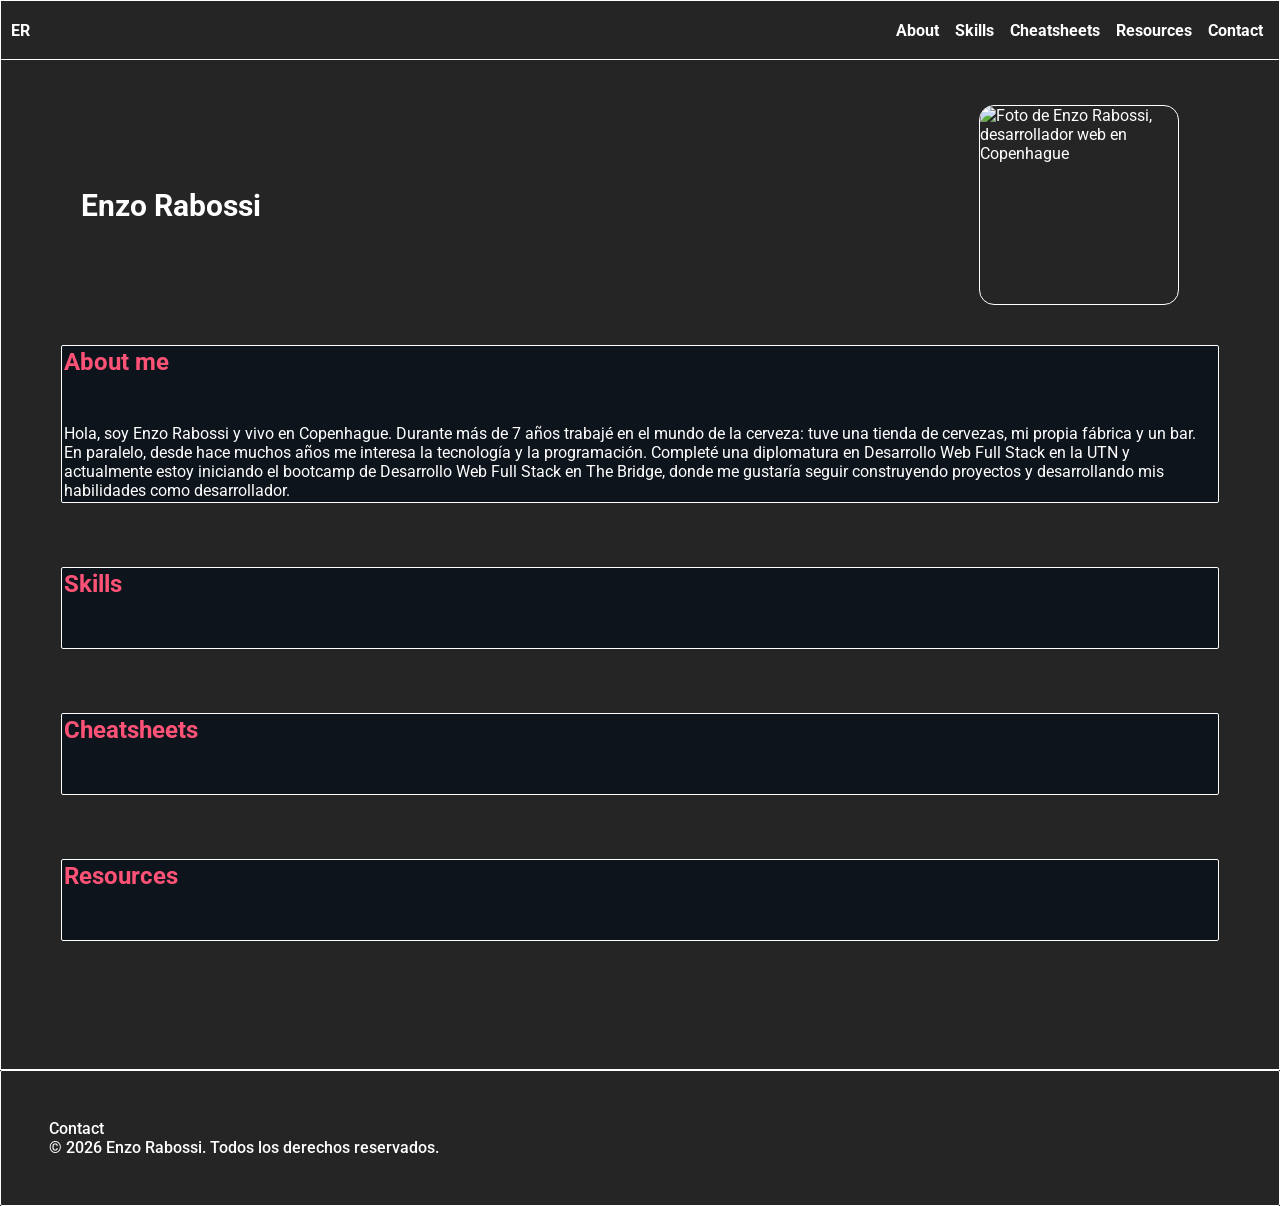
==== index.html @ c0f51449 "Inicio de proyecto Sprint 3" ====
<!DOCTYPE html>
<html lang="en">
  <head>
    <title>Enzo Rabossi</title>
    <meta charset="UTF-8" />
    <meta name="viewport" content="width=device-width" />
    <meta
      name="description"
      content="Portfolio de Enzo Rabossi: desarrollador web Full Stack"
    />
    <link rel="stylesheet" href="/css/reset.css" />
    <link rel="stylesheet" href="/css/styles.css" />
    <script type="module" src="script.js"></script>
  </head>
  <body>
    <header class="site-header">
      <nav class="navbar" aria-label="Main navigation">
        <a href="index.html" class="logo"><strong>ER</strong></a>
        <ul class="nav-list">
          <li><a href="#" class="nav-link">About</a></li>
          <li><a href="#" class="nav-link">Skills</a></li>
          <li><a href="#" class="nav-link">Cheatsheets</a></li>
          <li><a href="#" class="nav-link">Resources</a></li>
          <li><a href="contacto.html" class="nav-link">Contact</a></li>
        </ul>
      </nav>
    </header>

    <main class="main-content">
      <section class="hero-section">
        <h1 class="hero-title">Enzo Rabossi</h1>
        <div class="hero-img">
          <img
            src="https://res.cloudinary.com/dataimagesenzo/image/upload/v1773339583/WhatsApp_Image_2026-03-12_at_19.18.39_jqfmzq.jpg"
            alt="Foto de Enzo Rabossi, desarrollador web en Copenhague"
            width="300px"
          />
        </div>
      </section>

      <section class="about-section">
        <article class="about-article">
          <h2 class="section-title">About me</h2>
          <p class="section-text">
            Hola, soy Enzo Rabossi y vivo en Copenhague. Durante más de 7 años
            trabajé en el mundo de la cerveza: tuve una tienda de cervezas, mi
            propia fábrica y un bar. En paralelo, desde hace muchos años me
            interesa la tecnología y la programación. Completé una diplomatura
            en Desarrollo Web Full Stack en la UTN y actualmente estoy iniciando
            el bootcamp de Desarrollo Web Full Stack en The Bridge, donde me
            gustaría seguir construyendo proyectos y desarrollando mis
            habilidades como desarrollador.
          </p>
        </article>
      </section>

      <section class="skills-section">
        <h2 class="section-title">Skills</h2>
      </section>

      <section class="cheatsheets-section">
        <h2 class="section-title">Cheatsheets</h2>
      </section>

      <section class="resources-section">
        <h2 class="section-title">Resources</h2>
      </section>
    </main>

    <footer class="site-footer">
      <p class="footer-contact">
        <a href="contacto.html" class="footer-link">Contact</a>
      </p>
      <p class="footer-text">
        © 2026 Enzo Rabossi. Todos los derechos reservados.
      </p>
    </footer>
  </body>
</html>
---- css/styles.css ----
@import url('https://fonts.googleapis.com/css2?family=DM+Sans:ital,opsz,wght@0,9..40,100..1000;1,9..40,100..1000&family=Roboto:ital,wght@0,100..900;1,100..900&display=swap');

:root {
  /* Colores */
  --color-bg: #0e141b; /* bg principal */
  --color-bg-offset: #252526; /* bg sections, cards, hero, navbar o footer */
  --color-text: #ffffff; /* Texto principal (p o descripciones) */
  --color-text-offset: ##818a91; /* Texto secundario (metadata, placeholders, detalles menos importantes) */
  --color-border: #2d2d2d; /* Bordes de cards, inputs, separadores */
  --color-primary: #ff5277; /* Botones principales, títulos importantes, elementos que deben resaltar */
  --color-primary-offset: #ff2957; /* Hover o estado activo del primary */
  --color-secondary: #43a9a3; /* Detalles secundarios: subrayados, links, badges, highlights */

  /* Tipografia */
  --font-extralight: 300;
  --font-light: 400;
  --font-medium: 500;
  --font-bold: 700;
  --font-extrabold: 900;
}

body {
  color: var(--color-text);
  background-color: var(--color-bg);
  font-family: -apple-system, BlinkMacSystemFont, 'Segoe UI', Roboto, Oxygen,
    Ubuntu, Cantarell, 'Open Sans', 'Helvetica Neue', sans-serif;
  font-size: var(--font-light);
}

header {
  position: fixed;
  background-color: var(--color-bg-offset);
  width: 100%;
  height: 60px;
  border: 1px solid;
  border-radius: 2px;
}

nav {
  display: flex;
  justify-content: space-between;
  align-items: center;
  background-color: var(--color-bg-offset);
}

main {
  padding: 64px 60px;
  border: 1px solid;
  background-color: var(--color-bg-offset);
  gap: 10px;
}

.logo {
  font-size: 24pxb;
  display: flex;
  justify-content: center;
  align-items: center;
  padding: 10px;
  background-color: var(--color-bg-offset);
}

.logo:hover {
  color: var(--color-accent);
  transition: 0.5s ease;
}

.site-header {
  display: flex;
  background-color: var(--color-bg-offset);
}

.navbar {
  background-color: var(--color-bg-offset);
  display: flex;
  justify-content: space-between;
  align-items: center;
  width: 100%;
}

.nav-list {
  font-weight: var(--font-bold);
  color: var(--color-accent);
  display: flex;
  justify-content: space-between;
  align-items: center;
  gap: 16px;
  padding-right: 16px;
}

.nav-link {
  display: flex;
  justify-content: space-between;
  align-items: center;
}

.hero-section {
  display: flex;
  justify-content: space-between;
  align-items: center;
  margin: 20px 20px 20px 20px;
}

.hero-title {
  font-size: 30px;
}

.hero-img {
  display: flex;
  justify-content: center;
  align-items: center;
  border: 1px solid;
  border-radius: 15px;
  width: 200px;
  height: 200px;
  overflow: hidden;
  margin: 20px 20px 20px 20px;
}

.hero-img img {
  width: 100%;
  height: 100%;
  object-fit: cover;
  object-position: top;
}

.section-title {
  color: var(--color-primary);
  margin: 0 0 32px;
  padding: 0 0 16px;
}

.about-section {
  background-color: var(--color-bg);
  border: 1px solid;
  border-radius: 2px;
  padding: 2px;
  margin: 0 0 64px;
}

.skills-section {
  background-color: var(--color-bg);
  border: 1px solid;
  border-radius: 2px;
  padding: 2px;
  margin: 0 0 64px;
}

.cheatsheets-section {
  background-color: var(--color-bg);
  border: 1px solid;
  border-radius: 2px;
  padding: 2px;
  margin: 0 0 64px;
}

.resources-section {
  background-color: var(--color-bg);
  border: 1px solid;
  border-radius: 2px;
  padding: 2px;
  margin: 0 0 64px;
}

footer {
  background-color: var(--color-bg-offset);
  color: var(--color-text);
  font-weight: var(--font-medium);
  padding: 48px;
  border: 1px solid;
  border-radius: 2px;
}
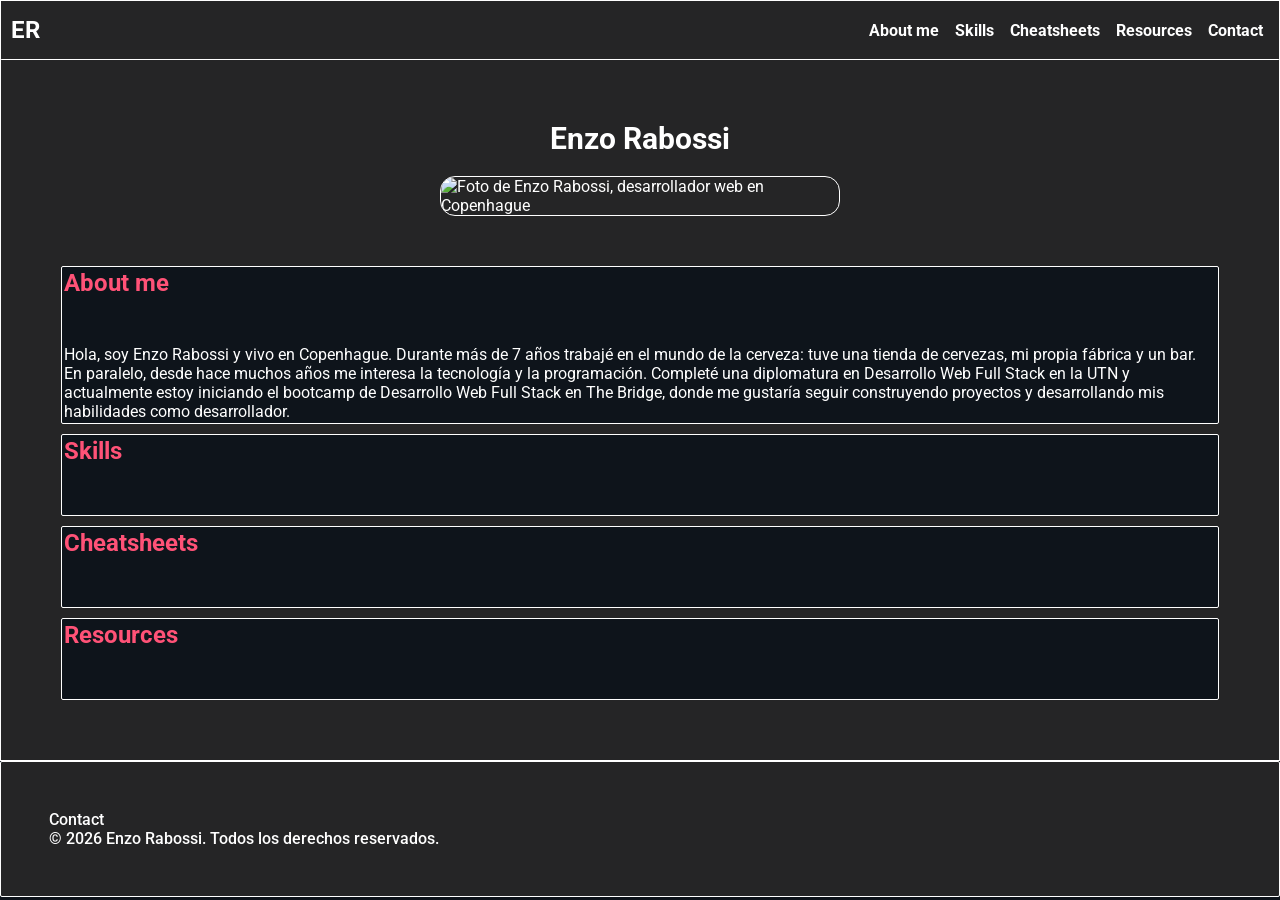
==== commit f52b4687: "CSS updated" ====
--- a/index.html
+++ b/index.html
@@ -14,10 +14,11 @@
   </head>
   <body>
     <header class="site-header">
+      <span class="hamburger">≡</span>
       <nav class="navbar" aria-label="Main navigation">
         <a href="index.html" class="logo"><strong>ER</strong></a>
         <ul class="nav-list">
-          <li><a href="#" class="nav-link">About</a></li>
+          <li><a href="aboutme.html" class="nav-link">About me</a></li>
           <li><a href="#" class="nav-link">Skills</a></li>
           <li><a href="#" class="nav-link">Cheatsheets</a></li>
           <li><a href="#" class="nav-link">Resources</a></li>
--- a/css/styles.css
+++ b/css/styles.css
@@ -5,7 +5,7 @@
   --color-bg: #0e141b; /* bg principal */
   --color-bg-offset: #252526; /* bg sections, cards, hero, navbar o footer */
   --color-text: #ffffff; /* Texto principal (p o descripciones) */
-  --color-text-offset: ##818a91; /* Texto secundario (metadata, placeholders, detalles menos importantes) */
+  --color-text-offset: #818a91; /* Texto secundario (metadata, placeholders, detalles menos importantes) */
   --color-border: #2d2d2d; /* Bordes de cards, inputs, separadores */
   --color-primary: #ff5277; /* Botones principales, títulos importantes, elementos que deben resaltar */
   --color-primary-offset: #ff2957; /* Hover o estado activo del primary */
@@ -20,11 +20,12 @@
 }
 
 body {
+  font-size: 16px;
+  font-weight: var(--font-light);
   color: var(--color-text);
   background-color: var(--color-bg);
   font-family: -apple-system, BlinkMacSystemFont, 'Segoe UI', Roboto, Oxygen,
     Ubuntu, Cantarell, 'Open Sans', 'Helvetica Neue', sans-serif;
-  font-size: var(--font-light);
 }
 
 header {
@@ -44,29 +45,38 @@
 }
 
 main {
-  padding: 64px 60px;
+  display: flex;
+  flex-direction: column;
+  padding: 100px 60px 60px;
   border: 1px solid;
   background-color: var(--color-bg-offset);
   gap: 10px;
 }
 
 .logo {
-  font-size: 24pxb;
+  font-size: 24px;
+  font-weight: var(--font-extrabold) ;
   display: flex;
   justify-content: center;
   align-items: center;
   padding: 10px;
   background-color: var(--color-bg-offset);
+    transition: 0.5s ease;
 }
 
 .logo:hover {
-  color: var(--color-accent);
+  color: var(--color-primary-offset);
   transition: 0.5s ease;
 }
 
 .site-header {
   display: flex;
   background-color: var(--color-bg-offset);
+}
+
+/* NAVBAR */
+.hamburger {
+  display: none;
 }
 
 .navbar {
@@ -93,10 +103,13 @@
   align-items: center;
 }
 
+/* HERO */
+
 .hero-section {
   display: flex;
   justify-content: space-between;
   align-items: center;
+  flex-direction: column;
   margin: 20px 20px 20px 20px;
 }
 
@@ -104,14 +117,19 @@
   font-size: 30px;
 }
 
+.hero-p {
+  font-size: 20px;
+  font-weight: var(--font-extralight);
+}
+
 .hero-img {
   display: flex;
   justify-content: center;
   align-items: center;
   border: 1px solid;
   border-radius: 15px;
-  width: 200px;
-  height: 200px;
+  width: 100%;
+  max-width: 400px;
   overflow: hidden;
   margin: 20px 20px 20px 20px;
 }
@@ -134,7 +152,7 @@
   border: 1px solid;
   border-radius: 2px;
   padding: 2px;
-  margin: 0 0 64px;
+  margin: 0;
 }
 
 .skills-section {
@@ -142,7 +160,7 @@
   border: 1px solid;
   border-radius: 2px;
   padding: 2px;
-  margin: 0 0 64px;
+  margin: 0;
 }
 
 .cheatsheets-section {
@@ -150,7 +168,7 @@
   border: 1px solid;
   border-radius: 2px;
   padding: 2px;
-  margin: 0 0 64px;
+  margin: 0;
 }
 
 .resources-section {
@@ -158,7 +176,57 @@
   border: 1px solid;
   border-radius: 2px;
   padding: 2px;
-  margin: 0 0 64px;
+  margin: 0;
+}
+
+/* FORM */
+.contact-section {
+  background-color: var(--color-bg);
+  border: 1px solid;
+  border-radius: 2px;
+  padding: 2px;
+  margin: 0;
+  gap: 4px;
+}
+
+.contact-section-title {
+  color: var(--color-primary);
+  margin: 0 0 32px;
+  padding: 0 0 16px;
+}
+
+.contact-section-description {
+  font-size: 20px;
+  font-weight: var(--font-light);
+  margin: 0 0 32px;
+  padding: 0 0 16px;
+}
+
+input, textarea {
+  width: 100%;
+  padding: 10px;
+  background: var(--color-bg);
+  border: 1px solid var(--color-border);
+  color: var(--color-text);
+  border-radius: 6px;
+}
+
+input[type="submit"] {
+  background: var(--color-primary);
+  color: white;
+  border: none;
+  padding: 10px 20px;
+  cursor: pointer;
+}
+
+input[type="submit"]:hover {
+  background: var(--color-primary-offset);
+}
+
+fieldset {
+  border: 1px solid;
+  border-radius: 2px;
+  padding: 2px;
 }
 
 footer {
@@ -169,3 +237,13 @@
   border: 1px solid;
   border-radius: 2px;
 }
+
+@media screen and (max-width: 768px) {
+  .hamburger{
+    display: flex;
+}
+  .navbar {
+  display: none;
+}
+}
+
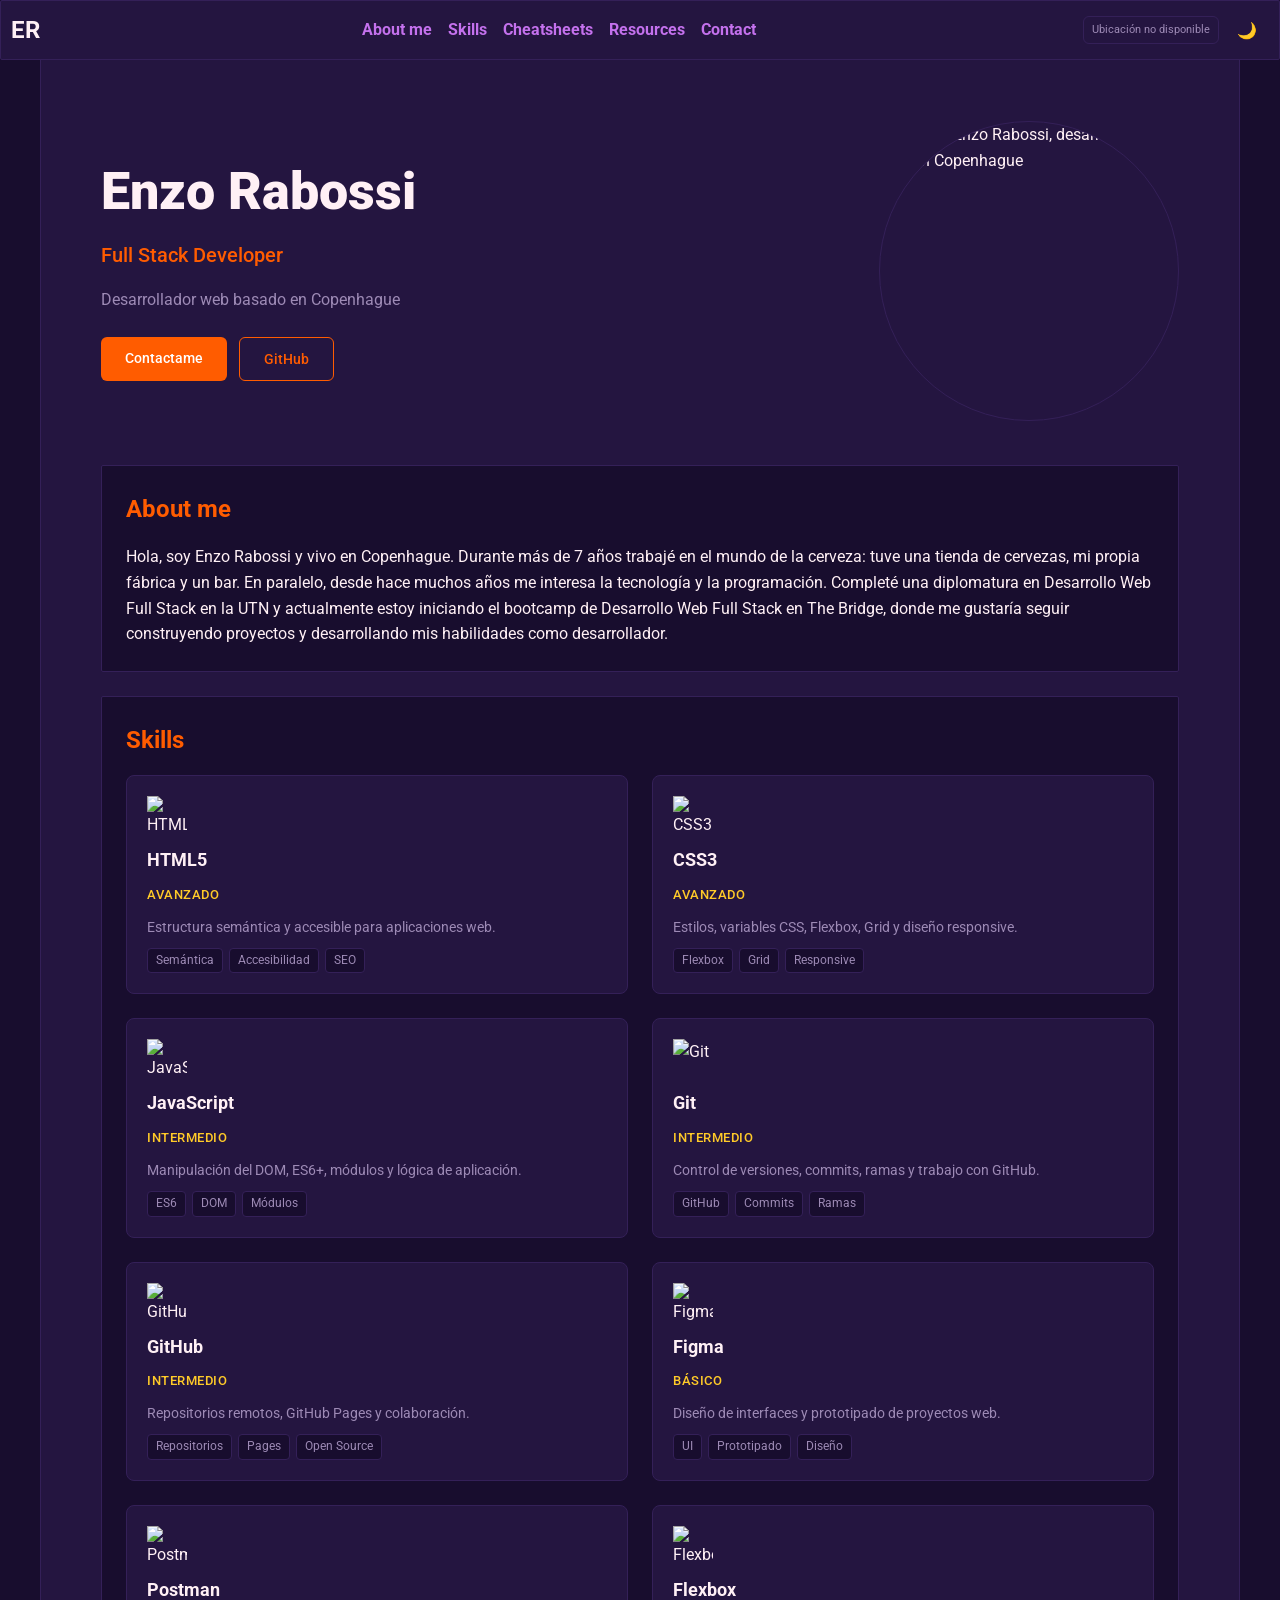
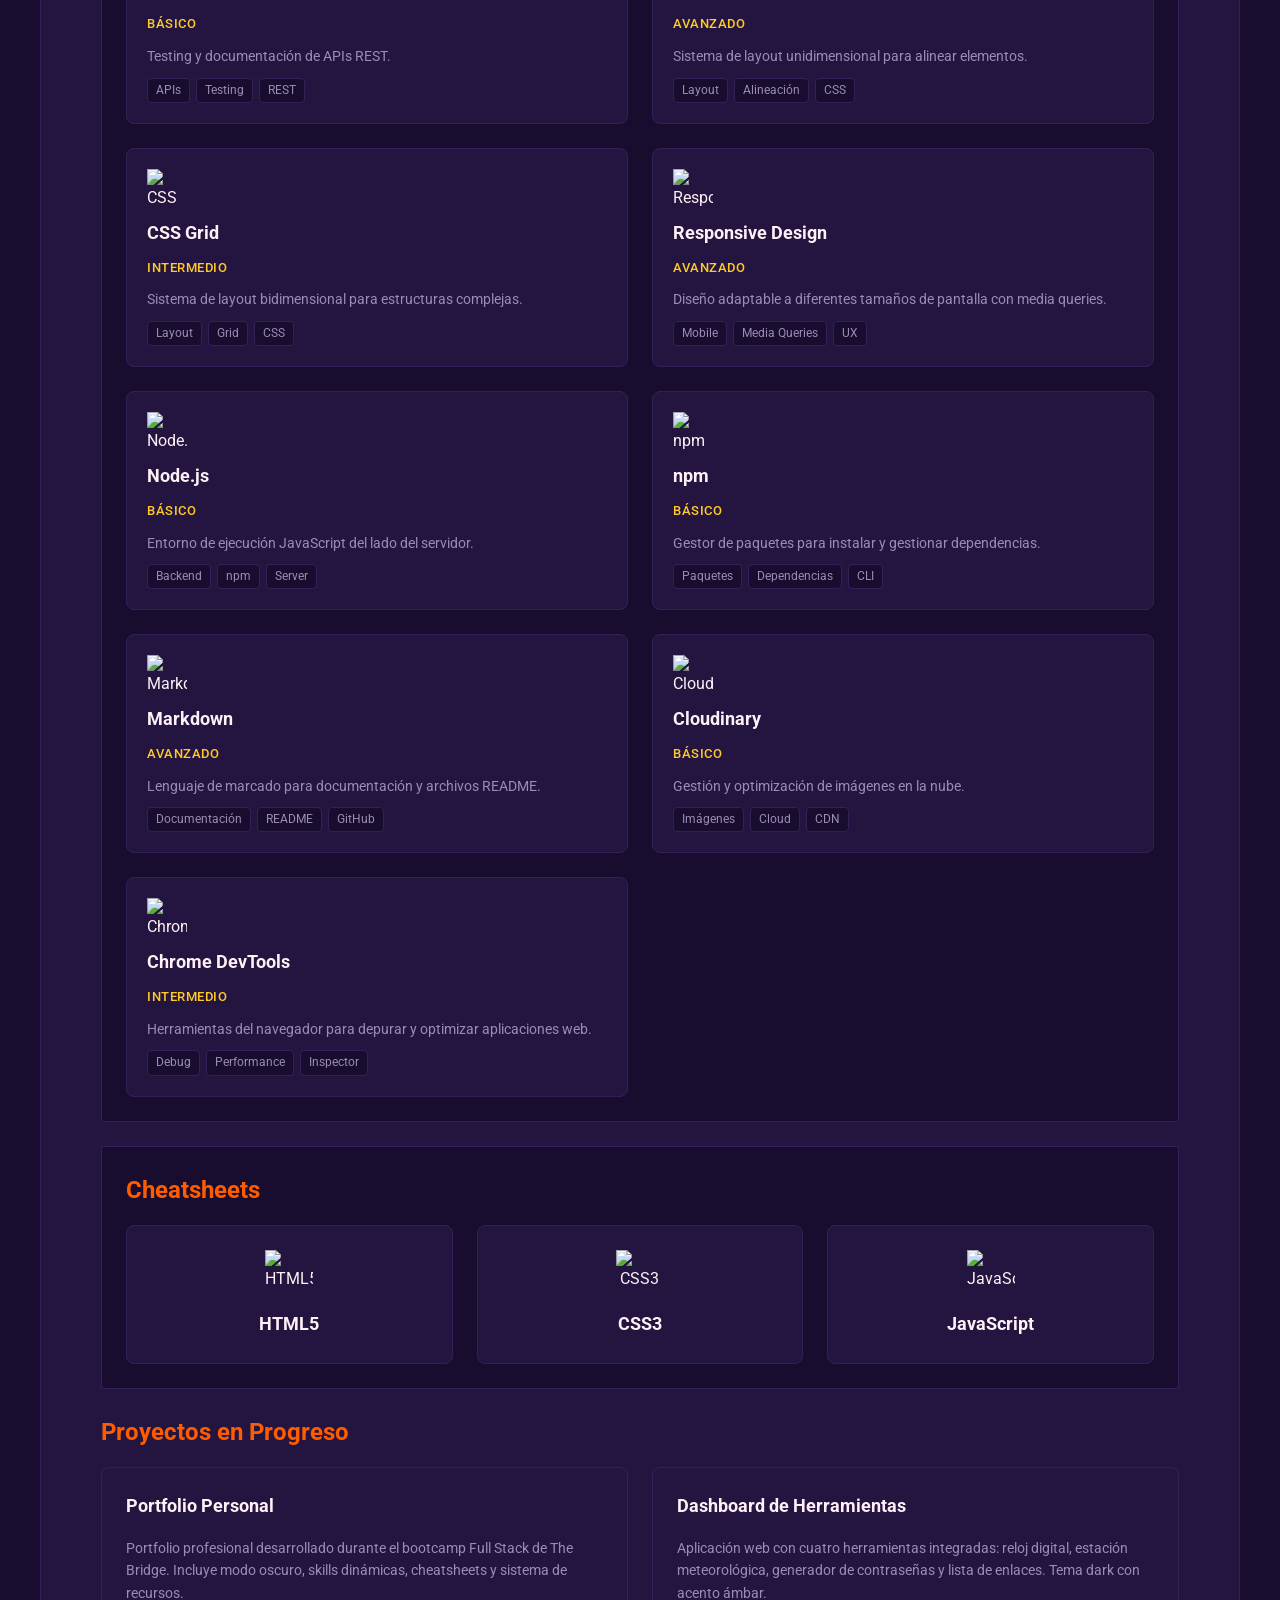
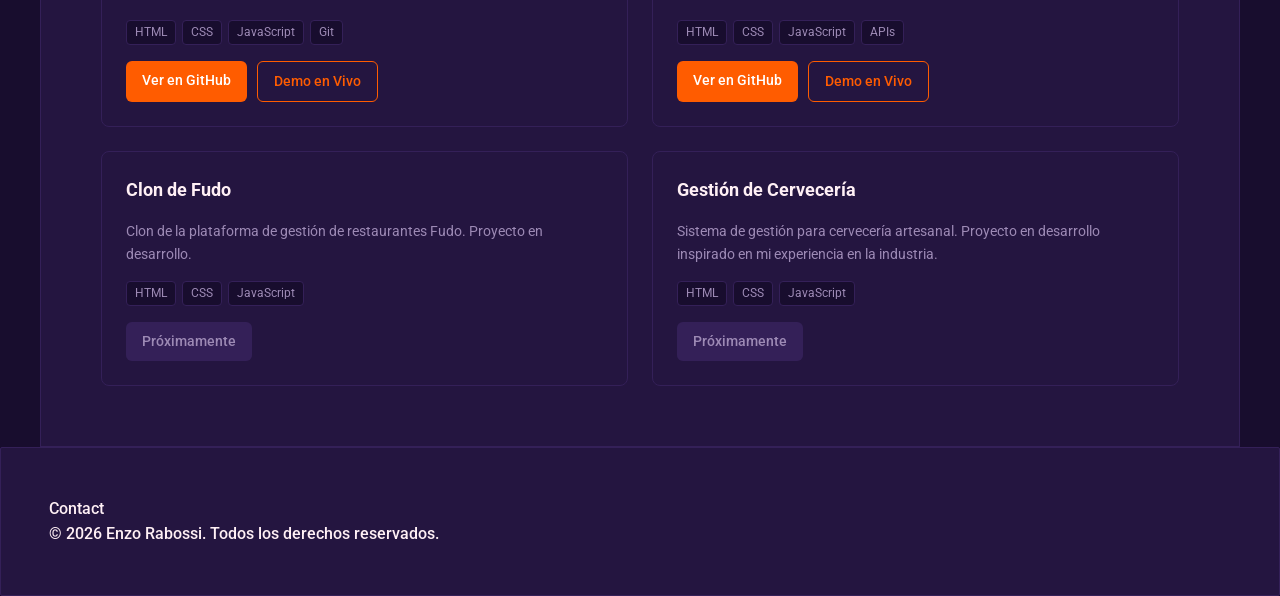
==== commit d36db9ff: "Sprint 6. Cambios finales" ====
--- a/index.html
+++ b/index.html
@@ -1,5 +1,5 @@
 <!DOCTYPE html>
-<html lang="en">
+<html lang="es">
   <head>
     <title>Enzo Rabossi</title>
     <meta charset="UTF-8" />
@@ -8,33 +8,28 @@
       name="description"
       content="Portfolio de Enzo Rabossi: desarrollador web Full Stack"
     />
-    <link rel="stylesheet" href="/css/reset.css" />
-    <link rel="stylesheet" href="/css/styles.css" />
-    <script type="module" src="script.js"></script>
+    <link rel="stylesheet" href="css/reset.css" />
+    <link rel="stylesheet" href="css/styles.css" />
+    <script type="module" src="js/main.js"></script>
   </head>
   <body>
-    <header class="site-header">
-      <span class="hamburger">≡</span>
-      <nav class="navbar" aria-label="Main navigation">
-        <a href="index.html" class="logo"><strong>ER</strong></a>
-        <ul class="nav-list">
-          <li><a href="aboutme.html" class="nav-link">About me</a></li>
-          <li><a href="#" class="nav-link">Skills</a></li>
-          <li><a href="#" class="nav-link">Cheatsheets</a></li>
-          <li><a href="#" class="nav-link">Resources</a></li>
-          <li><a href="contacto.html" class="nav-link">Contact</a></li>
-        </ul>
-      </nav>
-    </header>
+
+    <div id="header"></div>
 
     <main class="main-content">
       <section class="hero-section">
-        <h1 class="hero-title">Enzo Rabossi</h1>
+        <div class="hero-text">
+          <h1 class="hero-title">Enzo Rabossi</h1>
+          <p class="hero-subtitle">Full Stack Developer</p>
+          <p class="hero-p">Desarrollador web basado en Copenhague</p>
+          <div class="hero-buttons">
+            <a href="contacto.html" class="hero-btn hero-btn-primary">Contactame</a>
+            <a href="https://github.com/enzorabossi95" class="hero-btn hero-btn-secondary" target="_blank" rel="noopener noreferrer">GitHub</a>
+          </div>
+        </div>
         <div class="hero-img">
-          <img
-            src="https://res.cloudinary.com/dataimagesenzo/image/upload/v1773339583/WhatsApp_Image_2026-03-12_at_19.18.39_jqfmzq.jpg"
+          <img src="https://res.cloudinary.com/dataimagesenzo/image/upload/ar_1:1,c_crop,g_south/IMG_3529_nbmmyf.jpg"
             alt="Foto de Enzo Rabossi, desarrollador web en Copenhague"
-            width="300px"
           />
         </div>
       </section>
@@ -56,25 +51,81 @@
       </section>
 
       <section class="skills-section">
-        <h2 class="section-title">Skills</h2>
+          <h2 class="section-title">Skills</h2>
+          <div id="skills-list" class="skills-list"></div>
       </section>
 
-      <section class="cheatsheets-section">
-        <h2 class="section-title">Cheatsheets</h2>
+      <section class="cheatsheets-section" id="cheatsheets-section">
+          <h2 class="section-title">Cheatsheets</h2>
+          <div id="cheatsheets-list" class="cheatsheets-list"></div>
       </section>
 
-      <section class="resources-section">
-        <h2 class="section-title">Resources</h2>
+      <section class="projects-section">
+          <h2 class="section-title">Proyectos en Progreso</h2>
+          <div class="projects-grid">
+
+            <article class="project-card">
+              <h3 class="project-title">Portfolio Personal</h3>
+              <p class="project-description">Portfolio profesional desarrollado durante el bootcamp Full Stack de The Bridge. Incluye modo oscuro, skills dinámicas, cheatsheets y sistema de recursos.</p>
+              <div class="project-tags">
+                  <span class="project-tag">HTML</span>
+                  <span class="project-tag">CSS</span>
+                  <span class="project-tag">JavaScript</span>
+                  <span class="project-tag">Git</span>
+              </div>
+              <div class="project-buttons">
+                  <a href="#" class="project-btn project-btn-github" target="_blank" rel="noopener noreferrer">Ver en GitHub</a>
+                  <a href="#" class="project-btn project-btn-demo" target="_blank" rel="noopener noreferrer">Demo en Vivo</a>
+              </div>
+          </article>
+
+          <article class="project-card">
+              <h3 class="project-title">Dashboard de Herramientas</h3>
+              <p class="project-description">Aplicación web con cuatro herramientas integradas: reloj digital, estación meteorológica, generador de contraseñas y lista de enlaces. Tema dark con acento ámbar.</p>
+              <div class="project-tags">
+                  <span class="project-tag">HTML</span>
+                  <span class="project-tag">CSS</span>
+                  <span class="project-tag">JavaScript</span>
+                  <span class="project-tag">APIs</span>
+              </div>
+              <div class="project-buttons">
+                  <a href="https://github.com/enzorabossi95/project-break-dashboard1" class="project-btn project-btn-github" target="_blank" rel="noopener noreferrer">Ver en GitHub</a>
+                  <a href="https://enzorabossi95.github.io/project-break-dashboard1/" class="project-btn project-btn-demo" target="_blank" rel="noopener noreferrer">Demo en Vivo</a>
+              </div>
+          </article>
+
+          <article class="project-card">
+              <h3 class="project-title">Clon de Fudo</h3>
+              <p class="project-description">Clon de la plataforma de gestión de restaurantes Fudo. Proyecto en desarrollo.</p>
+              <div class="project-tags">
+                  <span class="project-tag">HTML</span>
+                  <span class="project-tag">CSS</span>
+                  <span class="project-tag">JavaScript</span>
+              </div>
+              <div class="project-buttons">
+                  <a href="#" class="project-btn project-btn-github project-btn-disabled">Próximamente</a>
+              </div>
+          </article>
+
+          <article class="project-card">
+              <h3 class="project-title">Gestión de Cervecería</h3>
+              <p class="project-description">Sistema de gestión para cervecería artesanal. Proyecto en desarrollo inspirado en mi experiencia en la industria.</p>
+              <div class="project-tags">
+                  <span class="project-tag">HTML</span>
+                  <span class="project-tag">CSS</span>
+                  <span class="project-tag">JavaScript</span>
+              </div>
+              <div class="project-buttons">
+                  <a href="#" class="project-btn project-btn-github project-btn-disabled">Próximamente</a>
+              </div>
+          </article>
+
+          </div>
       </section>
+
     </main>
 
-    <footer class="site-footer">
-      <p class="footer-contact">
-        <a href="contacto.html" class="footer-link">Contact</a>
-      </p>
-      <p class="footer-text">
-        © 2026 Enzo Rabossi. Todos los derechos reservados.
-      </p>
-    </footer>
+    <div id="footer"></div>
+    
   </body>
 </html>
--- a/css/styles.css
+++ b/css/styles.css
@@ -1,17 +1,33 @@
 @import url('https://fonts.googleapis.com/css2?family=DM+Sans:ital,opsz,wght@0,9..40,100..1000;1,9..40,100..1000&family=Roboto:ital,wght@0,100..900;1,100..900&display=swap');
 
+/* --------------- DARK MODE (default) --------------- */
 :root {
-  /* Colores */
-  --color-bg: #0e141b; /* bg principal */
-  --color-bg-offset: #252526; /* bg sections, cards, hero, navbar o footer */
-  --color-text: #ffffff; /* Texto principal (p o descripciones) */
-  --color-text-offset: #818a91; /* Texto secundario (metadata, placeholders, detalles menos importantes) */
-  --color-border: #2d2d2d; /* Bordes de cards, inputs, separadores */
-  --color-primary: #ff5277; /* Botones principales, títulos importantes, elementos que deben resaltar */
-  --color-primary-offset: #ff2957; /* Hover o estado activo del primary */
-  --color-secondary: #43a9a3; /* Detalles secundarios: subrayados, links, badges, highlights */
-
-  /* Tipografia */
+  --color-bg: #180d2e;
+  --color-bg-offset: #241540;
+  --color-text: #fff0f5;
+  --color-text-offset: #9d8ab5;
+  --color-border: #342058;
+  --color-primary: #ff5c00;
+  --color-primary-offset: #e04d00;
+  --color-secondary: #ffca28;
+  --color-accent: #c471ed;
+}
+
+/* --------------- LIGHT MODE --------------- */
+body.dark-mode {
+  --color-bg: #faf7ff;
+  --color-bg-offset: #ffffff;
+  --color-text: #180d2e;
+  --color-text-offset: #7a6d8a;
+  --color-border: #e8e0f0;
+  --color-primary: #e84d00;
+  --color-primary-offset: #c94100;
+  --color-secondary: #e6a800;
+  --color-accent: #8b3dba;
+}
+
+/* --------------- Tipografia --------------- */
+:root {
   --font-extralight: 300;
   --font-light: 400;
   --font-medium: 500;
@@ -24,114 +40,233 @@
   font-weight: var(--font-light);
   color: var(--color-text);
   background-color: var(--color-bg);
-  font-family: -apple-system, BlinkMacSystemFont, 'Segoe UI', Roboto, Oxygen,
-    Ubuntu, Cantarell, 'Open Sans', 'Helvetica Neue', sans-serif;
-}
-
-header {
+  font-family: Roboto, sans-serif;
+  line-height: 1.6;
+}
+
+main {
+  display: flex;
+  flex-direction: column;
+  max-width: 1200px;
+  margin: 0 auto;
+  padding: 100px 60px 60px;
+  border: 1px solid var(--color-border);
+  background-color: var(--color-bg-offset);
+  gap: 24px;
+}
+
+.logo {
+  font-size: 24px;
+  font-weight: var(--font-extrabold);
+  display: flex;
+  justify-content: center;
+  align-items: center;
+  padding: 10px;
+  transition: 0.5s ease;
+  animation: heartbeat 1.5s infinite;
+  overflow: hidden;
+}
+
+.logo:hover {
+  color: var(--color-primary-offset);
+}
+
+.site-header {
+  display: flex;
+  justify-content: center;
   position: fixed;
   background-color: var(--color-bg-offset);
   width: 100%;
   height: 60px;
-  border: 1px solid;
+  border: 1px solid var(--color-border);
   border-radius: 2px;
 }
 
-nav {
+/* --------------- NAVBAR --------------- */
+.navbar {
   display: flex;
   justify-content: space-between;
   align-items: center;
-  background-color: var(--color-bg-offset);
-}
-
-main {
-  display: flex;
-  flex-direction: column;
-  padding: 100px 60px 60px;
-  border: 1px solid;
-  background-color: var(--color-bg-offset);
-  gap: 10px;
-}
-
-.logo {
-  font-size: 24px;
-  font-weight: var(--font-extrabold) ;
-  display: flex;
-  justify-content: center;
-  align-items: center;
-  padding: 10px;
-  background-color: var(--color-bg-offset);
-    transition: 0.5s ease;
-}
-
-.logo:hover {
-  color: var(--color-primary-offset);
-  transition: 0.5s ease;
-}
-
-.site-header {
-  display: flex;
-  background-color: var(--color-bg-offset);
-}
-
-/* NAVBAR */
+  width: 100%;
+}
+
+.nav-list {
+  font-weight: var(--font-bold);
+  color: var(--color-accent);
+  display: flex;
+  align-items: center;
+  gap: 16px;
+  padding-right: 16px;
+}
+
+.nav-link {
+  display: flex;
+  align-items: center;
+  transition: 0.3s ease;
+}
+
+.nav-link:hover {
+  color: var(--color-primary);
+}
+
+.nav-controls {
+  display: flex;
+  align-items: center;
+  gap: 12px;
+  padding-right: 16px;
+}
+
 .hamburger {
   display: none;
-}
-
-.navbar {
-  background-color: var(--color-bg-offset);
-  display: flex;
+  flex-direction: column;
   justify-content: space-between;
-  align-items: center;
+  width: 28px;
+  height: 20px;
+  cursor: pointer;
+}
+
+.hamburger span {
   width: 100%;
-}
-
-.nav-list {
-  font-weight: var(--font-bold);
-  color: var(--color-accent);
-  display: flex;
+  height: 2px;
+  background-color: var(--color-text);
+  border-radius: 2px;
+}
+
+.dark-mode-btn {
+  display: flex;
+  justify-content: center;
+  align-items: center;
+  background: none;
+  border: none;
+  cursor: pointer;
+  color: var(--color-text);
+  padding: 6px;
+  transition: 0.3s ease;
+}
+
+.dark-mode-btn:hover {
+  color: var(--color-primary);
+}
+
+/* --------------- WEATHER --------------- */
+.weather-widget {
+  display: flex;
+  align-items: center;
+  padding: 4px 8px;
+  border-radius: 6px;
+  border: 1px solid var(--color-border);
+  min-width: 80px;
+}
+
+.weather-content {
+  display: flex;
+  flex-direction: column;
+  align-items: center;
+  gap: 2px;
+}
+
+.weather-top {
+  display: flex;
+  align-items: center;
+  gap: 4px;
+}
+
+.weather-icon {
+  width: 28px;
+  height: 28px;
+}
+
+.weather-temp {
+  font-size: 14px;
+  font-weight: var(--font-bold);
+  color: var(--color-text);
+}
+
+.weather-city {
+  font-size: 11px;
+  color: var(--color-text-offset);
+}
+
+.weather-error {
+  font-size: 11px;
+  color: var(--color-text-offset);
+}
+
+/* --------------- HERO (index.html) --------------- */
+.hero-section {
+  display: flex;
+  flex-direction: row;
   justify-content: space-between;
   align-items: center;
+  gap: 40px;
+  padding: 20px 0;
+}
+
+.hero-text {
+  display: flex;
+  flex-direction: column;
   gap: 16px;
-  padding-right: 16px;
-}
-
-.nav-link {
-  display: flex;
-  justify-content: space-between;
-  align-items: center;
-}
-
-/* HERO */
-
-.hero-section {
-  display: flex;
-  justify-content: space-between;
-  align-items: center;
-  flex-direction: column;
-  margin: 20px 20px 20px 20px;
+  flex: 1;
 }
 
 .hero-title {
-  font-size: 30px;
+  font-size: 52px;
+  font-weight: var(--font-extrabold);
+  line-height: 1.2;
+}
+
+.hero-subtitle {
+  font-size: 20px;
+  color: var(--color-primary);
+  font-weight: var(--font-medium);
 }
 
 .hero-p {
-  font-size: 20px;
-  font-weight: var(--font-extralight);
+  font-size: 16px;
+  color: var(--color-text-offset);
+  max-width: 480px;
+}
+
+.hero-buttons {
+  display: flex;
+  gap: 12px;
+  margin-top: 8px;
+}
+
+.hero-btn {
+  padding: 10px 24px;
+  border-radius: 6px;
+  font-size: 14px;
+  font-weight: var(--font-medium);
+  transition: 0.3s ease;
+}
+
+.hero-btn-primary {
+  background-color: var(--color-primary);
+  color: white;
+}
+
+.hero-btn-primary:hover {
+  background-color: var(--color-primary-offset);
+}
+
+.hero-btn-secondary {
+  border: 1px solid var(--color-primary);
+  color: var(--color-primary);
+}
+
+.hero-btn-secondary:hover {
+  background-color: var(--color-primary);
+  color: white;
 }
 
 .hero-img {
-  display: flex;
-  justify-content: center;
-  align-items: center;
-  border: 1px solid;
-  border-radius: 15px;
-  width: 100%;
-  max-width: 400px;
+  width: 300px;
+  min-width: 300px;
+  height: 300px;
+  border-radius: 50%;
   overflow: hidden;
-  margin: 20px 20px 20px 20px;
+  border: 1px solid var(--color-border);
 }
 
 .hero-img img {
@@ -141,65 +276,313 @@
   object-position: top;
 }
 
+/* --------------- SECCIONES GENERALES --------------- */
 .section-title {
   color: var(--color-primary);
-  margin: 0 0 32px;
-  padding: 0 0 16px;
-}
-
-.about-section {
-  background-color: var(--color-bg);
-  border: 1px solid;
+  margin: 0 0 16px 0;
+  padding: 0;
+}
+
+.about-section, .skills-section, .cheatsheets-section, .resources-section {
+  background-color: var(--color-bg);
+  border: 1px solid var(--color-border);
   border-radius: 2px;
-  padding: 2px;
+  padding: 24px;
   margin: 0;
 }
 
-.skills-section {
-  background-color: var(--color-bg);
-  border: 1px solid;
+/* --------------- SKILLS CARDS --------------- */
+.skills-list {
+  display: grid;
+  grid-template-columns: repeat(2, 1fr);
+  gap: 24px;
+  margin-top: 8px;
+}
+
+.skill-card {
+  display: flex;
+  flex-direction: column;
+  gap: 10px;
+  background-color: var(--color-bg-offset);
+  border: 1px solid var(--color-border);
+  border-radius: 8px;
+  padding: 20px;
+}
+
+.skill-card img {
+  width: 40px;
+  height: 40px;
+}
+
+.skill-name {
+  font-size: 18px;
+  font-weight: var(--font-bold);
+  color: var(--color-text);
+}
+
+.skill-level {
+  font-size: 13px;
+  color: var(--color-secondary);
+  font-weight: var(--font-medium);
+  text-transform: uppercase;
+  letter-spacing: 0.5px;
+}
+
+.skill-description {
+  font-size: 14px;
+  color: var(--color-text-offset);
+}
+
+.skill-tags {
+  display: flex;
+  flex-wrap: wrap;
+  gap: 6px;
+}
+
+.skill-tag {
+  font-size: 12px;
+  background-color: var(--color-bg);
+  border: 1px solid var(--color-border);
+  border-radius: 4px;
+  padding: 2px 8px;
+  color: var(--color-text-offset);
+}
+
+/* --------------- ABOUT HERO (about.html) --------------- */
+.about-hero-section {
+  padding: 20px 0 20px 24px;
+}
+
+.about-hero-title {
+  font-size: 52px;
+  font-weight: var(--font-extrabold);
+  line-height: 1.2;
+  margin: 0 0 12px;
+}
+
+.about-hero-subtitle {
+  font-size: 20px;
+  color: var(--color-primary);
+  font-weight: var(--font-medium);
+}
+
+/* --------------- BIOGRAFIA --------------- */
+.biography-section {
+  background-color: var(--color-bg);
+  border: 1px solid var(--color-border);
+  border-radius: 8px;
+  padding: 24px;
+}
+
+.biography-content {
+  display: flex;
+  flex-direction: row;
+  gap: 40px;
+  align-items: center;
+}
+
+.biography-text {
+  display: flex;
+  flex-direction: column;
+  gap: 16px;
+  flex: 1;
+}
+
+.biography-img {
+  width: 260px;
+  min-width: 260px;
+  height: 320px;
+  border-radius: 12px;
+  overflow: hidden;
+  border: 1px solid var(--color-border);
+}
+
+.biography-img img {
+  width: 100%;
+  height: 100%;
+  object-fit: cover;
+  object-position: top;
+}
+
+/* --------------- EXPERIENCIA --------------- */
+.experience-section {
+  background-color: var(--color-bg);
+  border: 1px solid var(--color-border);
+  border-radius: 8px;
+  padding: 24px;
+}
+
+.experience-list {
+  display: flex;
+  flex-direction: column;
+  gap: 24px;
+}
+
+.experience-card {
+  display: flex;
+  flex-direction: row;
+  gap: 32px;
+  padding-bottom: 24px;
+  border-bottom: 1px solid var(--color-border);
+}
+
+.experience-card:last-child {
+  border-bottom: none;
+  padding-bottom: 0;
+}
+
+.experience-date {
+  font-size: 14px;
+  color: var(--color-text-offset);
+  font-weight: var(--font-medium);
+  min-width: 120px;
+  padding-top: 4px;
+}
+
+.experience-detail {
+  display: flex;
+  flex-direction: column;
+  gap: 6px;
+}
+
+.experience-role {
+  font-size: 18px;
+  font-weight: var(--font-bold);
+  color: var(--color-text);
+}
+
+.experience-company {
+  font-size: 14px;
+  color: var(--color-secondary);
+  font-weight: var(--font-medium);
+}
+
+.experience-description {
+  font-size: 15px;
+  color: var(--color-text-offset);
+}
+
+/* --------------- EDUCACION --------------- */
+.education-section {
+  background-color: var(--color-bg);
+  border: 1px solid var(--color-border);
+  border-radius: 8px;
+  padding: 24px;
+}
+
+.education-list {
+  display: flex;
+  flex-direction: column;
+  gap: 16px;
+}
+
+.education-card {
+  display: flex;
+  flex-direction: row;
+  gap: 32px;
+  padding-bottom: 16px;
+  border-bottom: 1px solid var(--color-border);
+}
+
+.education-card:last-child {
+  border-bottom: none;
+  padding-bottom: 0;
+}
+
+.education-date {
+  font-size: 14px;
+  color: var(--color-text-offset);
+  font-weight: var(--font-medium);
+  min-width: 120px;
+  padding-top: 4px;
+}
+
+.education-detail {
+  display: flex;
+  flex-direction: column;
+  gap: 4px;
+}
+
+.education-degree {
+  font-size: 18px;
+  font-weight: var(--font-bold);
+  color: var(--color-text);
+}
+
+.education-institution {
+  font-size: 14px;
+  color: var(--color-secondary);
+}
+
+/* --------------- VALORES --------------- */
+.values-section {
+  background-color: var(--color-bg);
+  border: 1px solid var(--color-border);
+  border-radius: 8px;
+  padding: 24px;
+}
+
+.values-grid {
+  display: grid;
+  grid-template-columns: repeat(2, 1fr);
+  gap: 24px;
+}
+
+.values-card {
+  background-color: var(--color-bg-offset);
+  border: 1px solid var(--color-border);
+  border-radius: 8px;
+  padding: 24px;
+  display: flex;
+  flex-direction: column;
+  gap: 10px;
+}
+
+.values-icon {
+  font-size: 32px;
+}
+
+.values-title {
+  font-size: 18px;
+  font-weight: var(--font-bold);
+  color: var(--color-text);
+}
+
+.values-description {
+  font-size: 15px;
+  color: var(--color-text-offset);
+}
+
+/* --------------- FORM --------------- */
+.contact-section {
+  display: flex;
+  flex-direction: column;
+  background-color: var(--color-bg);
+  border: 1px solid var(--color-border);
   border-radius: 2px;
-  padding: 2px;
+  padding: 24px;
   margin: 0;
-}
-
-.cheatsheets-section {
-  background-color: var(--color-bg);
-  border: 1px solid;
-  border-radius: 2px;
-  padding: 2px;
+  gap: 16px;
+}
+
+.contact-section-title {
+  color: var(--color-primary);
   margin: 0;
-}
-
-.resources-section {
-  background-color: var(--color-bg);
-  border: 1px solid;
-  border-radius: 2px;
-  padding: 2px;
-  margin: 0;
-}
-
-/* FORM */
-.contact-section {
-  background-color: var(--color-bg);
-  border: 1px solid;
-  border-radius: 2px;
-  padding: 2px;
-  margin: 0;
-  gap: 4px;
-}
-
-.contact-section-title {
-  color: var(--color-primary);
-  margin: 0 0 32px;
-  padding: 0 0 16px;
+  padding: 0;
 }
 
 .contact-section-description {
   font-size: 20px;
   font-weight: var(--font-light);
-  margin: 0 0 32px;
-  padding: 0 0 16px;
+  margin: 0;
+  padding: 0;
+}
+
+.contact-form div {
+  display: flex;
+  flex-direction: column;
+  gap: 6px;
+  margin-bottom: 16px;
 }
 
 input, textarea {
@@ -209,6 +592,10 @@
   border: 1px solid var(--color-border);
   color: var(--color-text);
   border-radius: 6px;
+}
+
+::placeholder {
+  color: var(--color-text-offset);
 }
 
 input[type="submit"] {
@@ -217,33 +604,396 @@
   border: none;
   padding: 10px 20px;
   cursor: pointer;
+  transition: 0.5s ease;
 }
 
 input[type="submit"]:hover {
   background: var(--color-primary-offset);
 }
 
-fieldset {
-  border: 1px solid;
-  border-radius: 2px;
-  padding: 2px;
-}
-
+/* --------------- FOOTER --------------- */
 footer {
   background-color: var(--color-bg-offset);
   color: var(--color-text);
   font-weight: var(--font-medium);
   padding: 48px;
-  border: 1px solid;
+  border: 1px solid var(--color-border);
   border-radius: 2px;
 }
 
+/* --------------- CHEATSHEETS --------------- */
+.cheatsheet-layout {
+  display: flex;
+  max-width: 1200px;
+  margin: 0 auto;
+  padding: 80px 60px 60px;
+  gap: 40px;
+}
+
+.cheatsheet-nav {
+  position: sticky;
+  top: 80px;
+  height: fit-content;
+  min-width: 200px;
+  background-color: var(--color-bg-offset);
+  border: 1px solid var(--color-border);
+  border-radius: 8px;
+  padding: 24px;
+}
+
+.cheatsheet-nav-title {
+  font-size: 14px;
+  font-weight: var(--font-bold);
+  color: var(--color-text-offset);
+  text-transform: uppercase;
+  letter-spacing: 1px;
+  margin-bottom: 16px;
+}
+
+.cheatsheet-nav ul {
+  display: flex;
+  flex-direction: column;
+  gap: 8px;
+}
+
+.cheatsheet-nav a {
+  font-size: 14px;
+  color: var(--color-text-offset);
+  transition: 0.3s ease;
+}
+
+.cheatsheet-nav a:hover {
+  color: var(--color-primary);
+}
+
+.cheatsheet-section {
+  background-color: var(--color-bg);
+  border: 1px solid var(--color-border);
+  border-radius: 8px;
+  padding: 24px;
+  margin-bottom: 24px;
+}
+
+.cheatsheet-subtitle {
+  color: var(--color-secondary);
+  font-size: 18px;
+  font-weight: var(--font-bold);
+  margin-bottom: 16px;
+}
+
+pre {
+  background-color: var(--color-bg);
+  border: 1px solid var(--color-border);
+  border-radius: 6px;
+  padding: 16px;
+  overflow-x: auto;
+}
+
+code {
+  font-family: 'Courier New', Courier, monospace;
+  font-size: 14px;
+  color: var(--color-text);
+  line-height: 1.6;
+}
+
+/* --------------- CHEATSHEETS CARDS (index.html) --------------- */
+.cheatsheets-list {
+  display: grid;
+  grid-template-columns: repeat(3, 1fr);
+  gap: 24px;
+  margin-top: 8px;
+}
+
+.cheatsheet-card {
+  display: flex;
+  flex-direction: column;
+  align-items: center;
+  gap: 12px;
+  background-color: var(--color-bg-offset);
+  border: 1px solid var(--color-border);
+  border-radius: 8px;
+  padding: 24px;
+  transition: 0.3s ease;
+  text-align: center;
+}
+
+.cheatsheet-card:hover {
+  border-color: var(--color-primary);
+  transform: translateY(-4px);
+}
+
+.cheatsheet-card img {
+  width: 48px;
+  height: 48px;
+}
+
+.cheatsheet-name {
+  font-size: 18px;
+  font-weight: var(--font-bold);
+  color: var(--color-text);
+}
+
+/* --------------- PROYECTOS --------------- */
+.projects-grid {
+  display: grid;
+  grid-template-columns: repeat(2, 1fr);
+  gap: 24px;
+  margin-top: 8px;
+}
+
+.project-card {
+  display: flex;
+  flex-direction: column;
+  gap: 16px;
+  background-color: var(--color-bg-offset);
+  border: 1px solid var(--color-border);
+  border-radius: 8px;
+  padding: 24px;
+  transition: 0.3s ease;
+}
+
+.project-card:hover {
+  border-color: var(--color-primary);
+  transform: translateY(-4px);
+}
+
+.project-title {
+  font-size: 18px;
+  font-weight: var(--font-bold);
+  color: var(--color-text);
+}
+
+.project-description {
+  font-size: 14px;
+  color: var(--color-text-offset);
+  line-height: 1.6;
+}
+
+.project-tags {
+  display: flex;
+  flex-wrap: wrap;
+  gap: 6px;
+}
+
+.project-tag {
+  font-size: 12px;
+  background-color: var(--color-bg);
+  border: 1px solid var(--color-border);
+  border-radius: 4px;
+  padding: 2px 8px;
+  color: var(--color-text-offset);
+}
+
+.project-buttons {
+  display: flex;
+  gap: 10px;
+  margin-top: auto;
+}
+
+.project-btn {
+  padding: 8px 16px;
+  border-radius: 6px;
+  font-size: 14px;
+  font-weight: var(--font-medium);
+  transition: 0.3s ease;
+  text-align: center;
+}
+
+.project-btn-github {
+  background-color: var(--color-primary);
+  color: white;
+}
+
+.project-btn-github:hover {
+  background-color: var(--color-primary-offset);
+}
+
+.project-btn-demo {
+  background-color: transparent;
+  border: 1px solid var(--color-primary);
+  color: var(--color-primary);
+}
+
+.project-btn-demo:hover {
+  background-color: var(--color-primary);
+  color: white;
+}
+
+.project-btn-disabled {
+  background-color: var(--color-border);
+  color: var(--color-text-offset);
+  cursor: default;
+  pointer-events: none;
+}
+
+/* --------------- RECURSOS TABS --------------- */
+.resources-tabs {
+  display: flex;
+  flex-wrap: wrap;
+  gap: 8px;
+  margin-bottom: 24px;
+}
+
+.tab-btn {
+  padding: 8px 16px;
+  border: 1px solid var(--color-border);
+  border-radius: 6px;
+  background: none;
+  color: var(--color-text-offset);
+  cursor: pointer;
+  font-size: 14px;
+  font-weight: var(--font-medium);
+  transition: 0.3s ease;
+}
+
+.tab-btn:hover {
+  border-color: var(--color-primary);
+  color: var(--color-primary);
+}
+
+.tab-btn.active {
+  background-color: var(--color-accent);
+  border-color: var(--color-accent);
+  color: white;
+}
+
+.tab-panel {
+  display: none;
+}
+
+.tab-panel.active {
+  display: block;
+}
+
+.resources-list {
+  display: flex;
+  flex-direction: column;
+  gap: 16px;
+}
+
+.resource-item {
+  background-color: var(--color-bg);
+  border: 1px solid var(--color-border);
+  border-radius: 8px;
+  padding: 16px 20px;
+}
+
+.resource-link {
+  font-size: 16px;
+  font-weight: var(--font-bold);
+  color: var(--color-primary);
+  transition: 0.3s ease;
+}
+
+.resource-link:hover {
+  color: var(--color-primary-offset);
+}
+
+.resource-note {
+  font-size: 14px;
+  color: var(--color-text-offset);
+  margin-top: 4px;
+}
+
+/* --------------- MEDIA QUERIES --------------- */
 @media screen and (max-width: 768px) {
-  .hamburger{
+  .hamburger {
     display: flex;
-}
-  .navbar {
+  }
+
+  .nav-list {
+    display: none;
+  }
+
+  .nav-list.active {
+    display: flex;
+    flex-direction: column;
+    position: absolute;
+    top: 60px;
+    left: 0;
+    width: 100%;
+    background-color: var(--color-bg-offset);
+    padding: 16px;
+    gap: 12px;
+    border-bottom: 1px solid var(--color-border);
+  }
+
+  .weather-widget {
   display: none;
 }
-}
-
+
+  .hero-section {
+    flex-direction: column;
+    text-align: center;
+  }
+
+  .hero-img {
+    width: 100%;
+    min-width: unset;
+    height: 300px;
+  }
+
+  .biography-content {
+    flex-direction: column;
+  }
+
+  .biography-img {
+    width: 100%;
+    min-width: unset;
+    height: 280px;
+  }
+
+  .experience-card,
+  .education-card {
+    flex-direction: column;
+    gap: 8px;
+  }
+
+  .experience-date,
+  .education-date {
+    min-width: unset;
+  }
+
+  .values-grid {
+    grid-template-columns: 1fr;
+  }
+  .skills-list {
+  grid-template-columns: 1fr;
+  }
+
+  .cheatsheet-nav {
+    display: none;
+  }
+
+  .cheatsheet-layout {
+    padding: 80px 20px 40px;
+  }
+
+  .cheatsheets-list {
+    grid-template-columns: 1fr;
+  }
+
+  .resources-tabs {
+    gap: 6px;
+  }
+
+  .tab-btn {
+    font-size: 12px;
+    padding: 6px 12px;
+  }
+
+  .projects-grid {
+  grid-template-columns: 1fr;
+  }
+}
+
+
+/* --------------- ANIMACIONES --------------- */
+@keyframes heartbeat {
+  0%   { transform: scale(1); }
+  14%  { transform: scale(1.1); }
+  28%  { transform: scale(1); }
+  42%  { transform: scale(1.1); }
+  70%  { transform: scale(1); }
+  100% { transform: scale(1); }
+}
